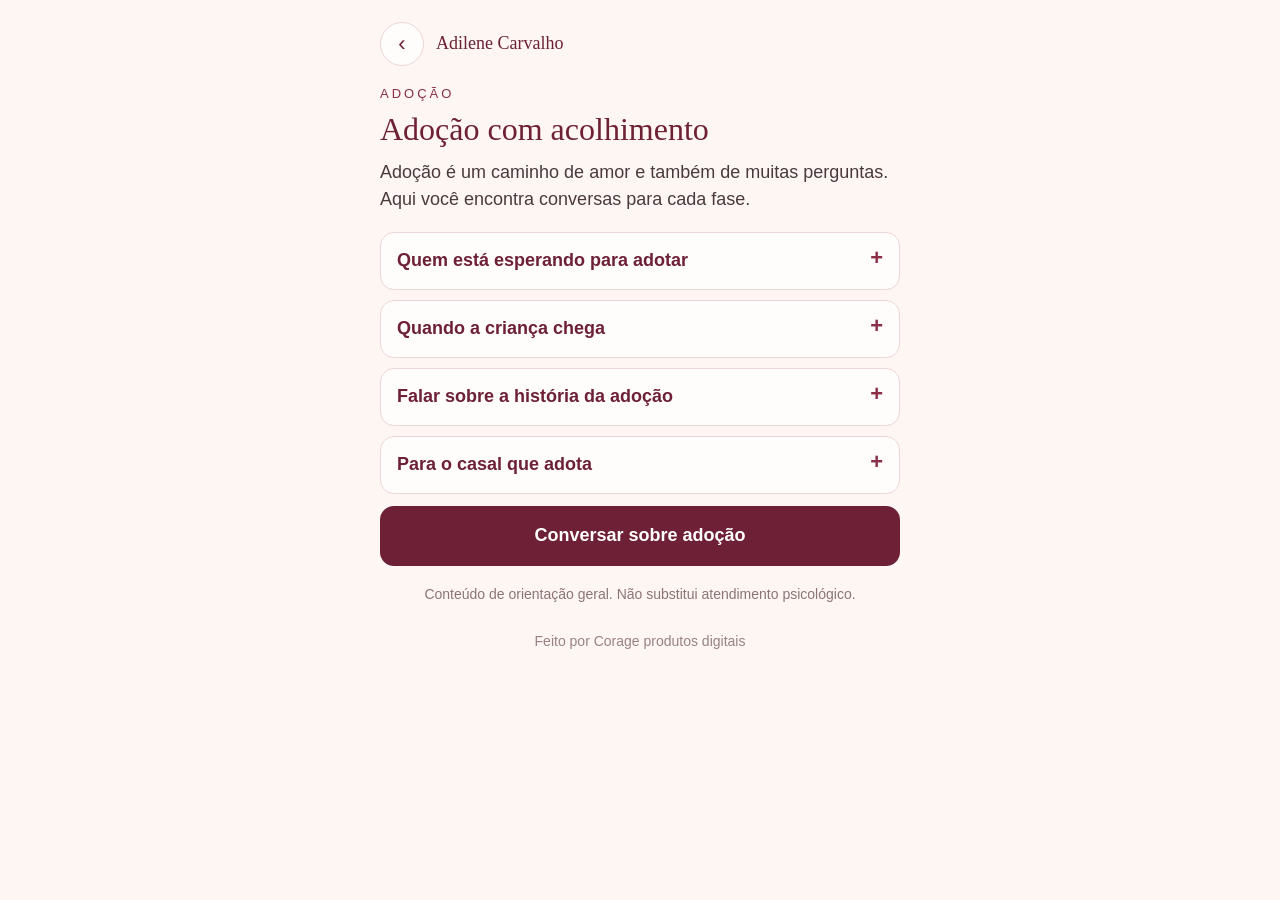
==== adocao.html @ 8ab8ac07 "App da Adilene Carvalho Co-Authored-By: Claude Sonnet 5.5 <noreply@anthropic.com> Claude-Session: ht" ====
<!doctype html>
<html lang="pt-BR"><head><meta charset="utf-8"><meta name="viewport" content="width=device-width,initial-scale=1"><title>Adoção com acolhimento</title><meta name="theme-color" content="#6d2036"><link rel="manifest" href="manifest.webmanifest"><link rel="apple-touch-icon" href="icon-180.png"><link rel="stylesheet" href="style.css"></head>
<body><div class="wrap">
<div class="topo"><a class="voltar" href="index.html">‹</a><span class="nome">Adilene Carvalho</span></div>
<div class="rotulo">Adoção</div>
<h1>Adoção com acolhimento</h1>
<p style="margin:10px 0 18px">Adoção é um caminho de amor e também de muitas perguntas. Aqui você encontra conversas para cada fase.</p>
<details><summary>Quem está esperando para adotar</summary><ul><li>Falar sobre medos e expectativas ajuda.</li><li>A espera pode trazer ansiedade. Cuidar de si faz parte.</li><li>Conversar em casal, com calma, fortalece a decisão.</li></ul></details>
<details><summary>Quando a criança chega</summary><ul><li>Cada criança tem seu tempo para criar vínculo.</li><li>Rotina e paciência dão segurança.</li><li>Evite comparações e pressa.</li></ul></details>
<details><summary>Falar sobre a história da adoção</summary><p>Contar a verdade, em linguagem simples e desde cedo, costuma fortalecer a confiança. Comece com carinho e adapte para a idade.</p></details>
<details><summary>Para o casal que adota</summary><p>A chegada de um filho muda a rotina e a relação. Reservar tempo para o casal e dividir tarefas ajuda os dois.</p></details>
<a class="btn" href="cadastro.html?i=Ado%C3%A7%C3%A3o&m=Quero%20conversar%20sobre%20ado%C3%A7%C3%A3o">Conversar sobre adoção</a>
<p class="aviso">Conteúdo de orientação geral. Não substitui atendimento psicológico.</p>
<p class="rodape">Feito por Corage produtos digitais</p>
</div>
<script>
document.querySelectorAll('details').forEach(function(d){d.addEventListener('toggle',function(){if(d.open)document.querySelectorAll('details').forEach(function(o){if(o!==d)o.open=false})})});
if('serviceWorker' in navigator){navigator.serviceWorker.register('sw.js').catch(function(){})}
</script></body></html>
---- style.css ----
:root{--marsala:#6d2036;--marsala2:#8a2f47;--rose:#e8b4b8;--rose2:#f3d3d5;--blush:#f8e6e6;--creme:#fdf6f3;--texto:#4a3a3d;--branco:#fffdfc;--linha:#ecd6d6}
*{box-sizing:border-box;margin:0;padding:0}
html{-webkit-text-size-adjust:100%}
body{font-family:-apple-system,"Segoe UI",Roboto,Helvetica,Arial,sans-serif;font-size:18px;line-height:1.55;color:var(--texto);background:var(--creme);min-height:100vh}
h1,h2,h3{font-family:Georgia,"Times New Roman",serif;font-weight:400;color:var(--marsala);line-height:1.2}
h1{font-size:32px}h2{font-size:26px;margin-bottom:10px}h3{font-size:21px;margin-bottom:6px}
.wrap{max-width:560px;margin:0 auto;padding:22px 20px 40px}
.topo{display:flex;align-items:center;gap:12px;margin-bottom:18px}
.topo a.voltar{display:inline-flex;align-items:center;justify-content:center;width:44px;height:44px;border-radius:50%;background:var(--branco);border:1px solid var(--linha);color:var(--marsala);text-decoration:none;font-size:22px}
.topo .nome{font-family:Georgia,serif;color:var(--marsala);font-size:18px}
.rotulo{font-size:13px;letter-spacing:3px;text-transform:uppercase;color:var(--marsala2);margin-bottom:6px}
.card{background:var(--branco);border:1px solid var(--linha);border-radius:18px;padding:20px;margin-bottom:14px}
.btn{display:block;width:100%;text-align:center;text-decoration:none;border:0;cursor:pointer;background:var(--marsala);color:#fff;font-size:18px;font-weight:600;padding:16px 18px;border-radius:14px;margin-top:12px;font-family:inherit}
.btn.claro{background:transparent;color:var(--marsala);border:1.5px solid var(--marsala2)}
.btn.rose{background:var(--rose);color:#4a1424}
.btn:active{transform:scale(.98)}
.ferramenta{display:flex;gap:14px;align-items:center;text-decoration:none;color:inherit;background:var(--branco);border:1px solid var(--linha);border-radius:18px;padding:16px;margin-bottom:12px}
.ferramenta:active{transform:scale(.985)}
.ferramenta .ico{flex:0 0 52px;height:52px;border-radius:50%;background:var(--blush);display:flex;align-items:center;justify-content:center;font-size:25px}
.ferramenta b{display:block;font-family:Georgia,serif;font-weight:400;font-size:20px;color:var(--marsala)}
.ferramenta span{font-size:16px;color:#85696e}
.seta{margin-left:auto;color:var(--marsala2);font-size:24px}
details{background:var(--branco);border:1px solid var(--linha);border-radius:14px;padding:14px 16px;margin-bottom:10px}
summary{cursor:pointer;font-weight:600;color:var(--marsala);list-style:none}
summary::-webkit-details-marker{display:none}
summary::after{content:"+";float:right;color:var(--marsala2);font-size:22px;line-height:1}
details[open] summary::after{content:"–"}
details p,details ul{margin-top:10px;font-size:17px}
details ul{padding-left:20px}
.aviso{font-size:14px;color:#8d7378;margin-top:18px;text-align:center}
.rodape{text-align:center;font-size:14px;color:#9a8185;margin-top:26px}
.barra{height:10px;background:var(--blush);border-radius:99px;overflow:hidden;margin:6px 0 18px}
.barra i{display:block;height:100%;width:0;background:linear-gradient(90deg,var(--rose),var(--marsala2));border-radius:99px;transition:width .4s}
.opcao{display:block;width:100%;text-align:left;background:var(--branco);border:1.5px solid var(--linha);border-radius:14px;padding:15px 16px;margin-bottom:10px;font-size:18px;color:var(--texto);cursor:pointer;font-family:inherit;transition:all .15s}
.opcao:active,.opcao.sel{background:var(--marsala);color:#fff;border-color:var(--marsala)}
.fade{animation:fade .35s ease}
@keyframes fade{from{opacity:0;transform:translateY(8px)}to{opacity:1;transform:none}}
input,select,textarea{width:100%;font-size:18px;font-family:inherit;padding:14px;border:1.5px solid var(--linha);border-radius:12px;background:var(--branco);margin-bottom:12px;color:var(--texto)}
label{font-size:16px;color:var(--marsala);display:block;margin-bottom:4px}
.check{display:flex;gap:10px;align-items:flex-start;font-size:15px;margin:6px 0 4px}
.check input{width:24px;height:24px;margin:2px 0 0}
.toast{position:fixed;left:50%;bottom:28px;transform:translateX(-50%) translateY(30px);background:var(--marsala);color:#fff;padding:14px 22px;border-radius:99px;font-size:17px;opacity:0;transition:all .3s;pointer-events:none;z-index:9;white-space:nowrap}
.toast.on{opacity:1;transform:translateX(-50%)}
h3{margin-bottom:6px}
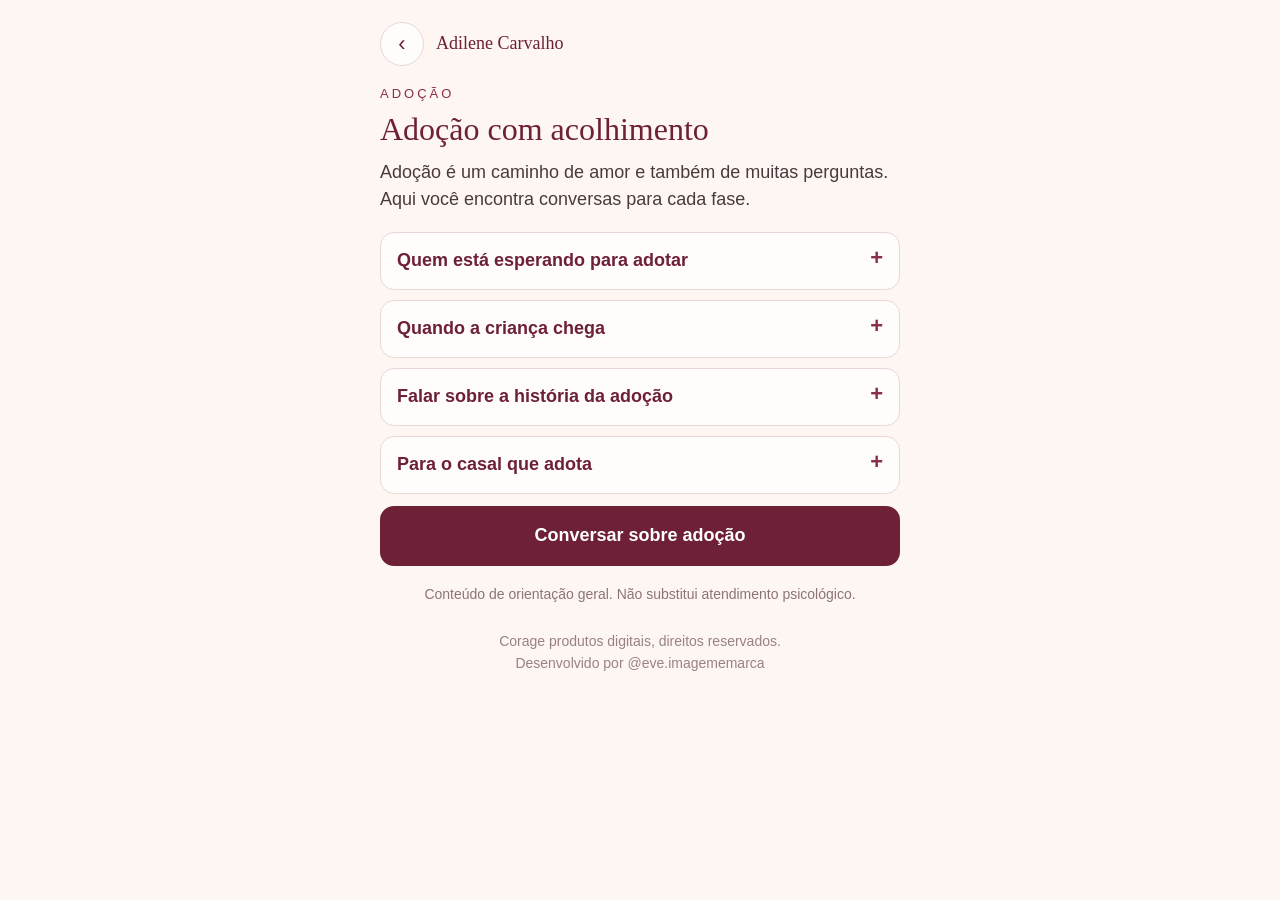
==== commit 2d58db45: "Rodapé: Corage produtos digitais, direitos reservados; desenvolvido por @eve.imagememarca Co-Authore" ====
--- a/adocao.html
+++ b/adocao.html
@@ -11,7 +11,7 @@
 <details><summary>Para o casal que adota</summary><p>A chegada de um filho muda a rotina e a relação. Reservar tempo para o casal e dividir tarefas ajuda os dois.</p></details>
 <a class="btn" href="cadastro.html?i=Ado%C3%A7%C3%A3o&m=Quero%20conversar%20sobre%20ado%C3%A7%C3%A3o">Conversar sobre adoção</a>
 <p class="aviso">Conteúdo de orientação geral. Não substitui atendimento psicológico.</p>
-<p class="rodape">Feito por Corage produtos digitais</p>
+<p class="rodape">Corage produtos digitais, direitos reservados.<br>Desenvolvido por @eve.imagememarca</p>
 </div>
 <script>
 document.querySelectorAll('details').forEach(function(d){d.addEventListener('toggle',function(){if(d.open)document.querySelectorAll('details').forEach(function(o){if(o!==d)o.open=false})})});
